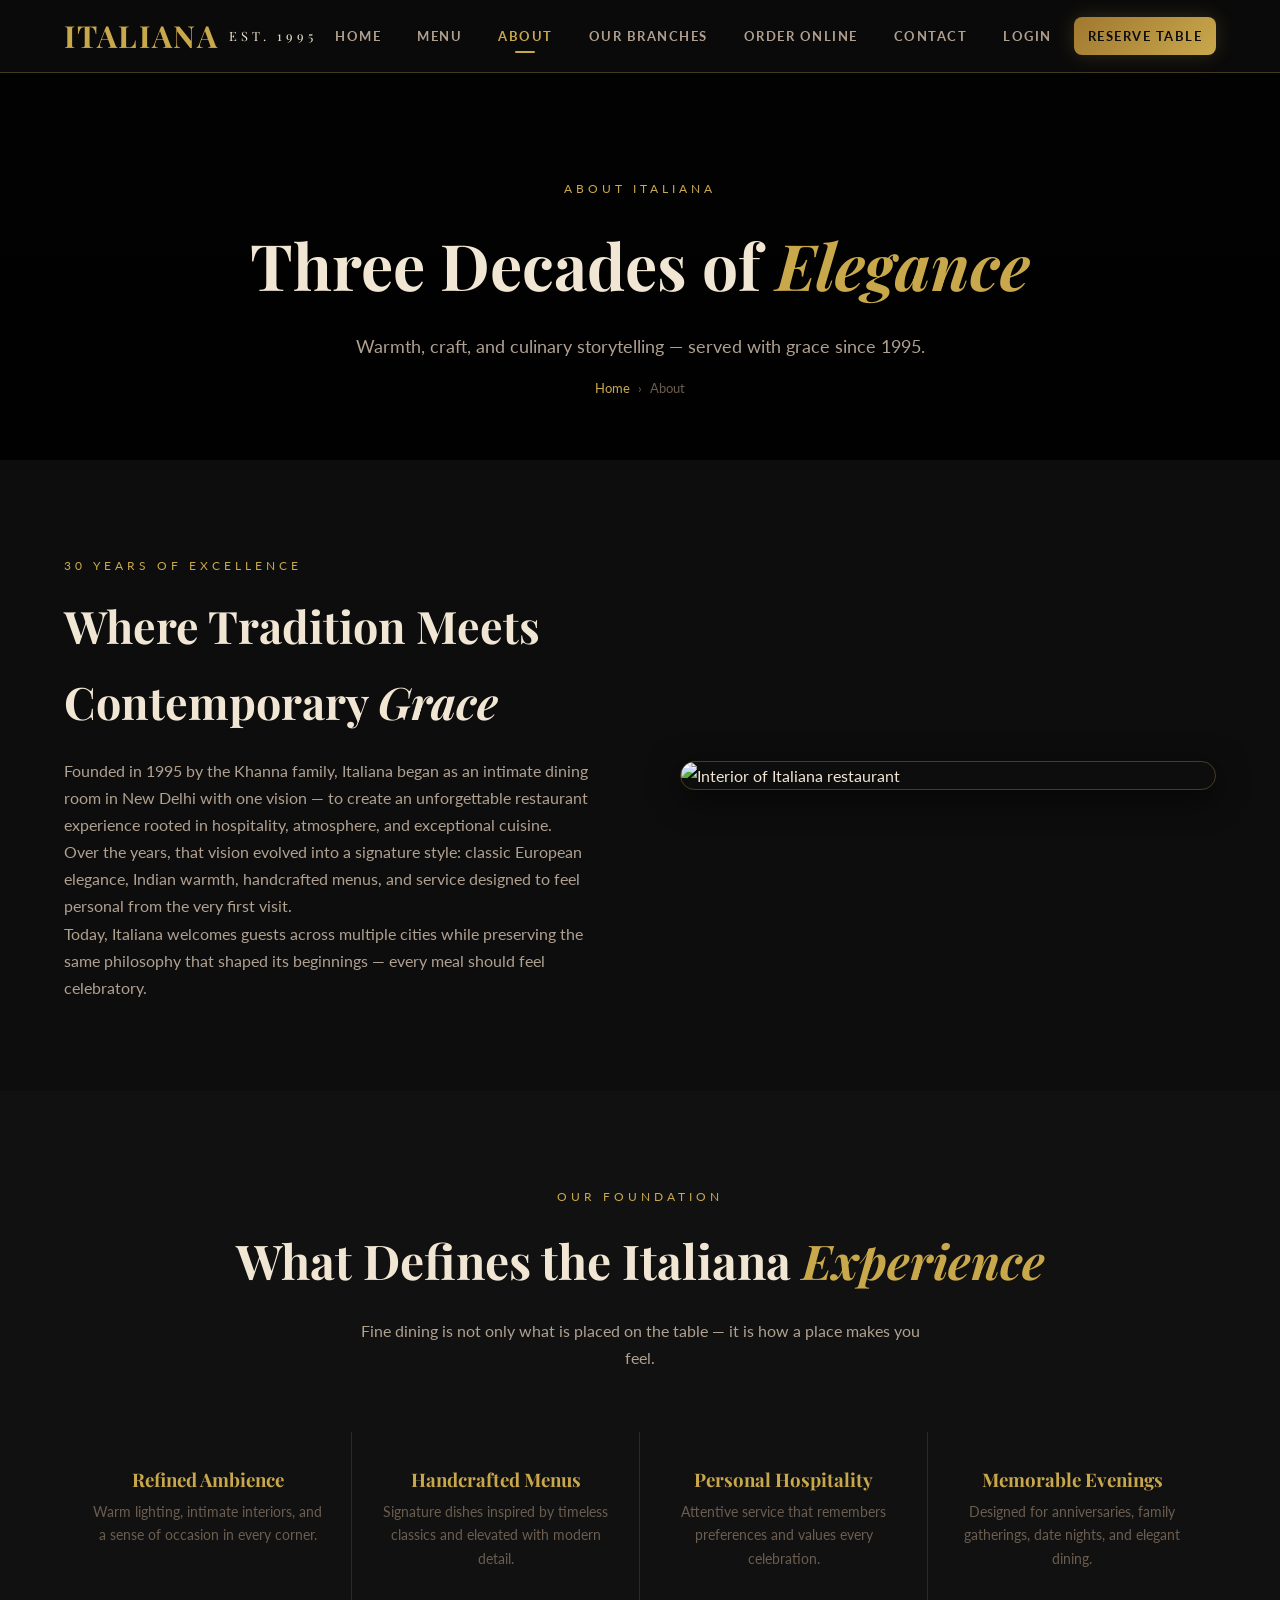
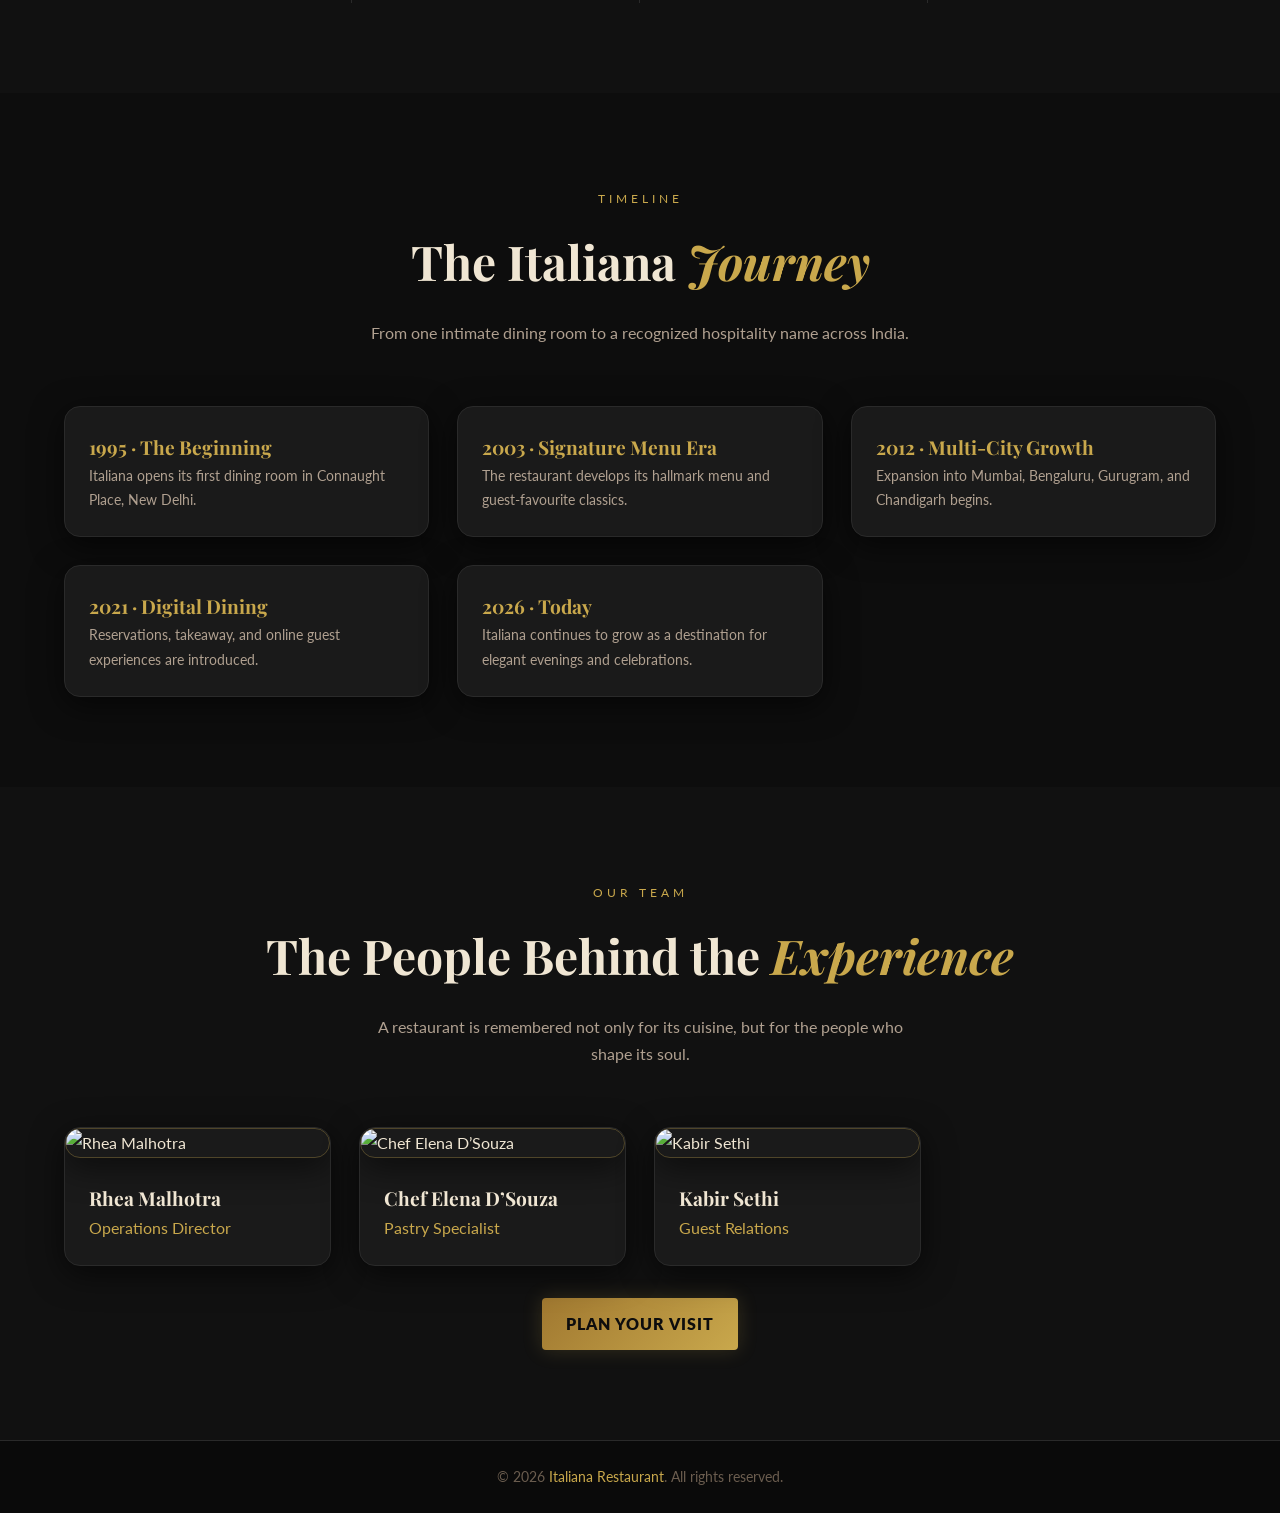
==== about.html @ e966e7fa "Add files via upload" ====
<!DOCTYPE html>
<html lang="en">
<head>
  <meta charset="UTF-8" />
  <meta name="viewport" content="width=device-width, initial-scale=1.0" />
  <title>About | Italiana</title>
  <link rel="stylesheet" href="style.css" />
</head>
<body>
  <div id="loader">
    <div class="loader-logo">ITALIANA</div>
    <div class="loader-bar"></div>
  </div>

  <header>
    <nav class="navbar container">
      <a href="index.html" class="logo">
        ITALIANA
        <span>Est. 1995</span>
      </a>

      <div class="nav-links" id="navLinks">
        <a href="index.html">Home</a>
        <a href="menu.html">Menu</a>
        <a href="about.html" class="active">About</a>
        <a href="branches.html">Our Branches</a>
        <a href="takeaway.html">Order Online</a>
        <a href="contact.html">Contact</a>
        <a href="login.html">Login</a>
        <a href="reservation.html" class="btn-reserve">Reserve Table</a>
      </div>

      <button class="hamburger" id="hamburger" aria-label="Open menu">
        <span></span>
        <span></span>
        <span></span>
      </button>
    </nav>
  </header>

  <main>
    <div class="page-header">
      <div class="page-header-bg"></div>
      <div class="page-header-overlay"></div>
      <div class="page-header-content container">
        <div class="section-tag">About Italiana</div>
        <h1>Three Decades of <em>Elegance</em></h1>
        <p>Warmth, craft, and culinary storytelling — served with grace since 1995.</p>

        <div class="breadcrumb">
          <a href="index.html">Home</a>
          <span>›</span>
          <span>About</span>
        </div>
      </div>
    </div>

    <section class="section">
      <div class="container">
        <div class="about-grid">
          <div class="about-text" data-animate>
            <div class="section-tag">30 Years of Excellence</div>
            <h2>Where Tradition Meets Contemporary <em>Grace</em></h2>
            <p>
              Founded in 1995 by the Khanna family, Italiana began as an intimate dining room
              in New Delhi with one vision — to create an unforgettable restaurant experience
              rooted in hospitality, atmosphere, and exceptional cuisine.
            </p>
            <p>
              Over the years, that vision evolved into a signature style: classic European elegance,
              Indian warmth, handcrafted menus, and service designed to feel personal from the very first visit.
            </p>
            <p>
              Today, Italiana welcomes guests across multiple cities while preserving the same philosophy
              that shaped its beginnings — every meal should feel celebratory.
            </p>
          </div>

          <div class="about-img-wrap" data-animate>
            <img src="https://images.unsplash.com/photo-1559339352-11d035aa65de?auto=format&fit=crop&w=1200&q=80" alt="Interior of Italiana restaurant" />
          </div>
        </div>
      </div>
    </section>

    <section class="section section-dark">
      <div class="container">
        <div class="section-header">
          <div class="section-tag">Our Foundation</div>
          <h2>What Defines the Italiana <em>Experience</em></h2>
          <p>Fine dining is not only what is placed on the table — it is how a place makes you feel.</p>
        </div>

        <div class="features-grid">
          <div class="feature-item" data-animate">
            <h3>Refined Ambience</h3>
            <p>Warm lighting, intimate interiors, and a sense of occasion in every corner.</p>
          </div>
          <div class="feature-item" data-animate">
            <h3>Handcrafted Menus</h3>
            <p>Signature dishes inspired by timeless classics and elevated with modern detail.</p>
          </div>
          <div class="feature-item" data-animate">
            <h3>Personal Hospitality</h3>
            <p>Attentive service that remembers preferences and values every celebration.</p>
          </div>
          <div class="feature-item" data-animate">
            <h3>Memorable Evenings</h3>
            <p>Designed for anniversaries, family gatherings, date nights, and elegant dining.</p>
          </div>
        </div>
      </div>
    </section>

    <section class="section">
      <div class="container">
        <div class="section-header">
          <div class="section-tag">Timeline</div>
          <h2>The Italiana <em>Journey</em></h2>
          <p>From one intimate dining room to a recognized hospitality name across India.</p>
        </div>

        <div class="branches-grid">
          <div class="branch-card" data-animate>
            <div class="branch-body">
              <h3>1995 · The Beginning</h3>
              <p class="branch-address">Italiana opens its first dining room in Connaught Place, New Delhi.</p>
            </div>
          </div>
          <div class="branch-card" data-animate>
            <div class="branch-body">
              <h3>2003 · Signature Menu Era</h3>
              <p class="branch-address">The restaurant develops its hallmark menu and guest-favourite classics.</p>
            </div>
          </div>
          <div class="branch-card" data-animate>
            <div class="branch-body">
              <h3>2012 · Multi-City Growth</h3>
              <p class="branch-address">Expansion into Mumbai, Bengaluru, Gurugram, and Chandigarh begins.</p>
            </div>
          </div>
          <div class="branch-card" data-animate>
            <div class="branch-body">
              <h3>2021 · Digital Dining</h3>
              <p class="branch-address">Reservations, takeaway, and online guest experiences are introduced.</p>
            </div>
          </div>
          <div class="branch-card" data-animate>
            <div class="branch-body">
              <h3>2026 · Today</h3>
              <p class="branch-address">Italiana continues to grow as a destination for elegant evenings and celebrations.</p>
            </div>
          </div>
        </div>
      </div>
    </section>

    <section class="section section-dark">
      <div class="container">
        <div class="section-header">
          <div class="section-tag">Our Team</div>
          <h2>The People Behind the <em>Experience</em></h2>
          <p>A restaurant is remembered not only for its cuisine, but for the people who shape its soul.</p>
        </div>

        <div class="team-grid">
          <div class="team-card" data-animate>
            <div class="team-img">
              <img src="https://images.unsplash.com/photo-1494790108377-be9c29b29330?auto=format&fit=crop&w=900&q=80" alt="Rhea Malhotra" />
            </div>
            <div class="team-info">
              <h3>Rhea Malhotra</h3>
              <span>Operations Director</span>
            </div>
          </div>

          <div class="team-card" data-animate>
            <div class="team-img">
              <img src="https://images.unsplash.com/photo-1607631568010-a87245c0daf8?auto=format&fit=crop&w=900&q=80" alt="Chef Elena D’Souza" />
            </div>
            <div class="team-info">
              <h3>Chef Elena D’Souza</h3>
              <span>Pastry Specialist</span>
            </div>
          </div>

          <div class="team-card" data-animate>
            <div class="team-img">
              <img src="https://images.unsplash.com/photo-1500648767791-00dcc994a43e?auto=format&fit=crop&w=900&q=80" alt="Kabir Sethi" />
            </div>
            <div class="team-info">
              <h3>Kabir Sethi</h3>
              <span>Guest Relations</span>
            </div>
          </div>
        </div>

        <div style="text-align:center; margin-top:32px;">
          <a href="reservation.html" class="btn-primary">Plan Your Visit</a>
        </div>
      </div>
    </section>
  </main>

  <footer>
    <div class="container">
      <div class="footer-bottom">
        <p>© 2026 <span>Italiana Restaurant</span>. All rights reserved.</p>
      </div>
    </div>
  </footer>

  <div class="toast" id="toast">
    <span class="toast-icon" id="toastIcon">✓</span>
    <span class="toast-text" id="toastText">Done</span>
  </div>

  <script src="app.js"></script>
</body>
</html>
---- style.css ----
@import url('https://fonts.googleapis.com/css2?family=Playfair+Display:ital,wght@0,400;0,600;0,700;0,900;1,400&family=Lato:wght@300;400;700;900&display=swap');

:root {
  --gold: #c9a84c;
  --gold-light: #e8c97a;
  --gold-dark: #a07830;
  --bg-dark: #0d0d0d;
  --bg-card: #1a1a1a;
  --bg-section: #111111;
  --bg-nav: #0a0a0a;
  --text-primary: #f0e6d3;
  --text-secondary: #b0a090;
  --text-muted: #6b5d4f;
  --accent-red: #8b1a1a;
  --accent-red-light: #c0392b;
  --border: #2a2a2a;
  --border-gold: rgba(201, 168, 76, 0.3);
  --shadow: 0 8px 32px rgba(0, 0, 0, 0.6);
  --shadow-gold: 0 0 20px rgba(201, 168, 76, 0.2);
  --font-serif: 'Playfair Display', serif;
  --font-sans: 'Lato', sans-serif;
  --transition: all 0.35s cubic-bezier(0.4, 0, 0.2, 1);
  --radius: 8px;
  --radius-lg: 16px;
}

*,
*::before,
*::after {
  margin: 0;
  padding: 0;
  box-sizing: border-box;
}

html {
  scroll-behavior: smooth;
  font-size: 16px;
}

body {
  font-family: var(--font-sans);
  background-color: var(--bg-dark);
  color: var(--text-primary);
  line-height: 1.7;
  min-height: 100vh;
  display: flex;
  flex-direction: column;
  overflow-x: hidden;
}

a {
  text-decoration: none;
  color: inherit;
}

ul {
  list-style: none;
}

img {
  max-width: 100%;
  display: block;
}

button,
input,
select,
textarea {
  font-family: var(--font-sans);
}

button {
  cursor: pointer;
}

::-webkit-scrollbar {
  width: 0;
}

.container {
  max-width: 1200px;
  margin: 0 auto;
  padding: 0 24px;
}

.section {
  padding: 90px 0;
}

.section-dark {
  background: var(--bg-section);
}

.hidden {
  display: none !important;
}

/* Loader */
#loader {
  position: fixed;
  inset: 0;
  background: var(--bg-dark);
  display: flex;
  flex-direction: column;
  align-items: center;
  justify-content: center;
  z-index: 9999;
  transition: opacity 0.6s ease, visibility 0.6s ease;
}

#loader.hidden {
  opacity: 0;
  visibility: hidden;
}

.loader-logo {
  font-family: var(--font-serif);
  font-size: 3rem;
  color: var(--gold);
  letter-spacing: 4px;
  animation: pulse 1.5s ease-in-out infinite;
}

.loader-bar {
  width: 200px;
  height: 2px;
  background: var(--border);
  margin-top: 20px;
  border-radius: 2px;
  overflow: hidden;
}

.loader-bar::after {
  content: '';
  display: block;
  height: 100%;
  background: linear-gradient(90deg, var(--gold-dark), var(--gold-light));
  animation: loadBar 1.5s ease-in-out infinite;
}

@keyframes loadBar {
  0% { width: 0%; }
  100% { width: 100%; }
}

@keyframes pulse {
  0%, 100% { opacity: 1; }
  50% { opacity: 0.5; }
}

/* Header */
header {
  background: var(--bg-nav);
  border-bottom: 1px solid var(--border-gold);
  position: sticky;
  top: 0;
  z-index: 1000;
  backdrop-filter: blur(10px);
}

.navbar {
  max-width: 1200px;
  margin: 0 auto;
  padding: 0 24px;
  display: flex;
  align-items: center;
  justify-content: space-between;
  min-height: 72px;
}

.logo {
  font-family: var(--font-serif);
  font-size: 1.9rem;
  font-weight: 700;
  color: var(--gold);
  letter-spacing: 2px;
  display: flex;
  align-items: center;
  gap: 10px;
}

.logo span {
  color: var(--text-primary);
  font-weight: 400;
  font-size: 0.8rem;
  display: block;
  letter-spacing: 4px;
  text-transform: uppercase;
}

.nav-links {
  display: flex;
  align-items: center;
  gap: 8px;
}

.nav-links a {
  font-size: 0.82rem;
  font-weight: 700;
  letter-spacing: 1.5px;
  text-transform: uppercase;
  color: var(--text-secondary);
  padding: 8px 14px;
  border-radius: var(--radius);
  transition: var(--transition);
  position: relative;
}

.nav-links a:hover,
.nav-links a.active {
  color: var(--gold);
}

.nav-links a.active::after {
  content: '';
  position: absolute;
  bottom: 2px;
  left: 50%;
  transform: translateX(-50%);
  width: 20px;
  height: 2px;
  background: var(--gold);
  border-radius: 2px;
}

.btn-reserve,
.btn-primary {
  background: linear-gradient(135deg, var(--gold-dark), var(--gold));
  color: var(--bg-dark) !important;
  padding: 12px 24px;
  border-radius: 4px;
  font-weight: 800;
  letter-spacing: 1px;
  text-transform: uppercase;
  border: none;
  transition: var(--transition);
  box-shadow: var(--shadow-gold);
  display: inline-block;
}

.btn-reserve:hover,
.btn-primary:hover {
  transform: translateY(-2px);
  box-shadow: 0 0 30px rgba(201, 168, 76, 0.35);
}

.btn-outline {
  background: transparent;
  color: var(--text-primary);
  padding: 12px 24px;
  border-radius: 4px;
  border: 1px solid rgba(240, 230, 211, 0.3);
  font-weight: 700;
  letter-spacing: 1px;
  text-transform: uppercase;
  transition: var(--transition);
  display: inline-block;
}

.btn-outline:hover {
  border-color: var(--gold);
  color: var(--gold);
  transform: translateY(-2px);
}

.hamburger {
  display: none;
  flex-direction: column;
  gap: 5px;
  background: transparent;
  border: none;
}

.hamburger span {
  width: 24px;
  height: 2px;
  background: var(--gold);
  border-radius: 2px;
  transition: var(--transition);
}

.hamburger.open span:nth-child(1) {
  transform: rotate(45deg) translate(5px, 5px);
}

.hamburger.open span:nth-child(2) {
  opacity: 0;
}

.hamburger.open span:nth-child(3) {
  transform: rotate(-45deg) translate(5px, -5px);
}

/* Hero */
.hero {
  position: relative;
  min-height: 100vh;
  display: grid;
  place-items: center;
  text-align: center;
  overflow: hidden;
}

.hero-bg {
  position: absolute;
  inset: 0;
  background: url('https://images.unsplash.com/photo-1414235077428-338989a2e8c0?auto=format&fit=crop&w=1600&q=80') center/cover no-repeat;
  transform: scale(1.08);
}

.hero-overlay {
  position: absolute;
  inset: 0;
  background: linear-gradient(135deg, rgba(0,0,0,0.82), rgba(10,5,0,0.75), rgba(0,0,0,0.85));
}

.hero-content {
  position: relative;
  z-index: 2;
  max-width: 800px;
  padding: 0 24px;
}

.hero-badge {
  display: inline-block;
  border: 1px solid var(--gold);
  color: var(--gold);
  font-size: 0.75rem;
  letter-spacing: 4px;
  text-transform: uppercase;
  padding: 6px 20px;
  margin-bottom: 24px;
}

.hero h1 {
  font-family: var(--font-serif);
  font-size: clamp(3rem, 8vw, 6rem);
  line-height: 1.1;
  margin-bottom: 20px;
}

.hero h1 em,
.section-header h2 em,
.page-header h1 em,
.order-section-title em {
  color: var(--gold);
  font-style: italic;
}

.hero p {
  font-size: 1.1rem;
  color: var(--text-secondary);
  max-width: 540px;
  margin: 0 auto 36px;
}

.hero-btns {
  display: flex;
  justify-content: center;
  gap: 16px;
  flex-wrap: wrap;
}

/* Page header */
.page-header {
  position: relative;
  padding: 100px 0 60px;
  text-align: center;
  overflow: hidden;
}

.page-header-bg {
  position: absolute;
  inset: 0;
  background: url('https://images.unsplash.com/photo-1555396273-367ea4eb4db5?auto=format&fit=crop&w=1400&q=80') center/cover;
}

.page-header-overlay {
  position: absolute;
  inset: 0;
  background: linear-gradient(to bottom, rgba(0,0,0,0.85), rgba(0,0,0,0.92));
}

.page-header-content {
  position: relative;
  z-index: 2;
}

.section-tag {
  display: inline-block;
  color: var(--gold);
  font-size: 0.75rem;
  letter-spacing: 4px;
  text-transform: uppercase;
  margin-bottom: 12px;
}

.page-header h1 {
  font-family: var(--font-serif);
  font-size: clamp(2.5rem, 5vw, 4rem);
  margin-bottom: 12px;
}

.page-header p {
  color: var(--text-secondary);
  font-size: 1.1rem;
}

.breadcrumb {
  display: flex;
  justify-content: center;
  gap: 8px;
  margin-top: 16px;
  font-size: 0.8rem;
  color: var(--text-muted);
  flex-wrap: wrap;
}

.breadcrumb a {
  color: var(--gold);
}

/* Section header */
.section-header {
  text-align: center;
  margin-bottom: 60px;
}

.section-header h2 {
  font-family: var(--font-serif);
  font-size: clamp(2rem, 4vw, 3rem);
  margin-bottom: 16px;
}

.section-header p {
  color: var(--text-secondary);
  max-width: 560px;
  margin: 0 auto;
}

/* Common cards/grids */
.about-grid,
.order-layout,
.payment-grid,
.auth-grid,
.reservation-container {
  display: grid;
  gap: 34px;
  align-items: start;
}

.about-grid {
  grid-template-columns: 1fr 1fr;
  gap: 80px;
  align-items: center;
}

.features-grid {
  display: grid;
  grid-template-columns: repeat(4, 1fr);
}

.feature-item {
  padding: 32px 24px;
  text-align: center;
  border-right: 1px solid var(--border);
  transition: var(--transition);
}

.feature-item:last-child {
  border-right: none;
}

.feature-item:hover {
  background: rgba(201, 168, 76, 0.05);
}

.feature-item h3 {
  font-family: var(--font-serif);
  color: var(--gold);
  margin-bottom: 6px;
}

.feature-item p {
  font-size: 0.85rem;
  color: var(--text-muted);
}

.about-img-wrap img,
.branch-img img,
.team-img img {
  width: 100%;
  border-radius: var(--radius-lg);
  object-fit: cover;
  border: 1px solid var(--border-gold);
  box-shadow: var(--shadow);
}

.about-text h2,
.form-title,
.auth-card h2,
.res-info h2 {
  font-family: var(--font-serif);
  font-size: clamp(2rem, 4vw, 2.8rem);
  margin-bottom: 16px;
}

.about-text p,
.res-info p,
.auth-card p {
  color: var(--text-secondary);
}

/* Menu */
.menu-filter {
  display: flex;
  justify-content: center;
  flex-wrap: wrap;
  gap: 12px;
  margin-bottom: 40px;
}

.filter-btn {
  background: transparent;
  border: 1px solid var(--border);
  color: var(--text-secondary);
  padding: 8px 24px;
  border-radius: 30px;
  font-size: 0.85rem;
  font-weight: 700;
  letter-spacing: 1px;
  text-transform: uppercase;
  transition: var(--transition);
}

.filter-btn:hover,
.filter-btn.active {
  background: var(--gold);
  border-color: var(--gold);
  color: var(--bg-dark);
}

.menu-grid,
.mini-menu-grid,
.branches-grid,
.team-grid {
  display: grid;
  gap: 28px;
}

.menu-grid,
.mini-menu-grid {
  grid-template-columns: repeat(auto-fill, minmax(280px, 1fr));
}

.branches-grid {
  grid-template-columns: repeat(auto-fill, minmax(340px, 1fr));
}

.team-grid {
  grid-template-columns: repeat(auto-fill, minmax(220px, 1fr));
}

.menu-card,
.branch-card,
.team-card,
.form-card,
.auth-card,
.payment-card,
.address-card {
  background: var(--bg-card);
  border: 1px solid var(--border);
  border-radius: var(--radius-lg);
  overflow: hidden;
  transition: var(--transition);
  box-shadow: var(--shadow);
}

.menu-card:hover,
.branch-card:hover,
.team-card:hover {
  transform: translateY(-6px);
  border-color: var(--border-gold);
  box-shadow: var(--shadow-gold), var(--shadow);
}

.badge {
  position: absolute;
  top: 14px;
  left: 14px;
  z-index: 3;
  background: var(--gold);
  color: var(--bg-dark);
  font-size: 0.7rem;
  font-weight: 700;
  letter-spacing: 1px;
  text-transform: uppercase;
  padding: 4px 12px;
  border-radius: 30px;
}

.badge.veg {
  background: #2ecc71;
}

.badge.spicy {
  background: var(--accent-red-light);
  color: white;
}

.card-img {
  height: 220px;
  overflow: hidden;
  position: relative;
}

.card-img img,
.branch-img img,
.team-img img {
  width: 100%;
  height: 100%;
  object-fit: cover;
}

.card-body,
.branch-body,
.team-info {
  padding: 24px;
}

.card-top {
  display: flex;
  justify-content: space-between;
  gap: 16px;
  margin-bottom: 12px;
  align-items: flex-start;
}

.card-top h3,
.branch-body h3,
.team-info h3 {
  font-family: var(--font-serif);
  color: var(--text-primary);
  font-size: 1.2rem;
}

.price,
.branch-body h3,
.team-info span {
  color: var(--gold);
}

.card-body p,
.branch-address,
.branch-hours {
  color: var(--text-secondary);
  font-size: 0.9rem;
}

.card-actions,
.branch-actions {
  display: flex;
  gap: 10px;
  margin-top: 18px;
}

.btn-add,
.btn-wishlist,
.btn-sm {
  flex: 1;
  padding: 10px 14px;
  border-radius: var(--radius);
  border: 1px solid var(--border);
  background: transparent;
  color: var(--text-secondary);
  font-size: 0.82rem;
  font-weight: 700;
  transition: var(--transition);
}

.btn-add:hover,
.btn-wishlist:hover,
.btn-sm:hover {
  border-color: var(--gold);
  color: var(--gold);
}

/* Cart */
.cart-btn {
  position: fixed;
  right: 22px;
  bottom: 22px;
  width: 58px;
  height: 58px;
  border-radius: 50%;
  border: none;
  background: linear-gradient(135deg, var(--gold-dark), var(--gold));
  color: var(--bg-dark);
  font-size: 1.3rem;
  z-index: 1005;
  box-shadow: var(--shadow-gold);
}

.cart-count {
  position: absolute;
  top: -4px;
  right: -4px;
  background: var(--accent-red-light);
  color: white;
  width: 20px;
  height: 20px;
  border-radius: 50%;
  font-size: 0.7rem;
  font-weight: 700;
  display: none;
  align-items: center;
  justify-content: center;
}

.cart-sidebar {
  position: fixed;
  top: 0;
  right: -420px;
  width: 400px;
  max-width: 95vw;
  height: 100vh;
  background: var(--bg-card);
  border-left: 1px solid var(--border-gold);
  z-index: 1100;
  transition: right 0.4s ease;
  display: flex;
  flex-direction: column;
  box-shadow: -10px 0 40px rgba(0,0,0,0.5);
}

.cart-sidebar.open {
  right: 0;
}

.cart-header {
  padding: 24px;
  border-bottom: 1px solid var(--border);
  display: flex;
  justify-content: space-between;
  align-items: center;
}

.cart-header h3 {
  font-family: var(--font-serif);
  color: var(--gold);
}

.cart-close {
  background: none;
  border: none;
  color: var(--text-secondary);
  font-size: 1.5rem;
}

.cart-items {
  flex: 1;
  overflow-y: auto;
  padding: 16px;
}

.cart-item {
  display: flex;
  gap: 12px;
  padding: 14px;
  background: var(--bg-section);
  border: 1px solid var(--border);
  border-radius: var(--radius);
  margin-bottom: 10px;
}

.cart-item img {
  width: 64px;
  height: 64px;
  object-fit: cover;
  border-radius: 6px;
}

.cart-item-info {
  flex: 1;
}

.cart-item-info h4 {
  font-size: 0.9rem;
  margin-bottom: 4px;
}

.cart-item-info span {
  color: var(--gold);
  font-weight: 700;
}

.qty-control {
  display: flex;
  align-items: center;
  gap: 8px;
  margin-top: 8px;
}

.qty-btn {
  width: 24px;
  height: 24px;
  border-radius: 50%;
  border: none;
  background: var(--border);
  color: var(--text-primary);
  display: flex;
  align-items: center;
  justify-content: center;
}

.qty-btn:hover {
  background: var(--gold);
  color: var(--bg-dark);
}

.qty-num {
  min-width: 20px;
  text-align: center;
}

.cart-footer {
  padding: 20px;
  border-top: 1px solid var(--border);
}

.cart-total {
  display: flex;
  justify-content: space-between;
  margin-bottom: 16px;
  font-size: 1.1rem;
  font-weight: 700;
}

.cart-total span:last-child {
  color: var(--gold);
}

.cart-empty {
  text-align: center;
  padding: 60px 20px;
  color: var(--text-muted);
}

/* Forms */
.form-card {
  border: 1px solid var(--border-gold);
  padding: 34px;
}

.form-title {
  font-size: 2rem;
  color: var(--text-primary);
  margin-bottom: 22px;
}

.form-row {
  display: grid;
  grid-template-columns: 1fr 1fr;
  gap: 18px;
}

.form-group {
  margin-bottom: 18px;
}

.form-group label {
  display: block;
  margin-bottom: 8px;
  color: var(--text-secondary);
  font-size: 0.84rem;
  font-weight: 700;
  letter-spacing: 1px;
  text-transform: uppercase;
}

.form-group input,
.form-group select,
.form-group textarea {
  width: 100%;
  background: #121212;
  color: var(--text-primary);
  border: 1px solid var(--border);
  border-radius: var(--radius);
  padding: 14px 16px;
  font-size: 0.95rem;
  outline: none;
  transition: var(--transition);
}

.form-group textarea {
  min-height: 130px;
  resize: vertical;
}

.form-group input:focus,
.form-group select:focus,
.form-group textarea:focus {
  border-color: var(--gold);
  box-shadow: 0 0 0 3px rgba(201, 168, 76, 0.08);
}

.form-group input::placeholder,
.form-group textarea::placeholder {
  color: var(--text-muted);
}

.btn-submit {
  width: 100%;
  border: none;
  border-radius: 4px;
  padding: 14px 22px;
  background: linear-gradient(135deg, var(--gold-dark), var(--gold));
  color: var(--bg-dark);
  font-size: 0.9rem;
  font-weight: 800;
  letter-spacing: 1.3px;
  text-transform: uppercase;
  transition: var(--transition);
  box-shadow: var(--shadow-gold);
}

.btn-submit:hover {
  transform: translateY(-2px);
}

/* Reservation */
.reservation-container {
  grid-template-columns: 0.95fr 1.05fr;
}

.res-info h2 em {
  color: var(--gold);
}

.res-info p {
  margin-bottom: 28px;
  max-width: 56ch;
}

.res-details {
  display: grid;
  gap: 14px;
}

.res-detail-item {
  display: flex;
  align-items: flex-start;
  gap: 14px;
  background: var(--bg-card);
  border: 1px solid var(--border);
  border-radius: var(--radius);
  padding: 16px 18px;
  transition: var(--transition);
}

.res-detail-item:hover {
  border-color: var(--border-gold);
  transform: translateY(-2px);
}

.res-detail-item span {
  font-size: 1.2rem;
}

.res-detail-item strong {
  display: block;
  margin-bottom: 4px;
}

.res-detail-item small {
  color: var(--text-muted);
  font-size: 0.84rem;
}

/* Takeaway */
.order-layout {
  grid-template-columns: 1.35fr 0.95fr;
}

.order-section-title {
  font-family: var(--font-serif);
  font-size: 1.9rem;
  margin-bottom: 22px;
}

.address-card {
  border: 1px solid var(--border-gold);
  padding: 28px;
  position: sticky;
  top: 100px;
}

.address-card h3 {
  font-family: var(--font-serif);
  margin-bottom: 18px;
  color: var(--gold);
}

.order-sum-item,
.summary-row {
  display: flex;
  justify-content: space-between;
  gap: 18px;
  padding: 10px 0;
  border-bottom: 1px solid var(--border);
  font-size: 0.9rem;
}

.summary-row:last-child,
.order-sum-item:last-child {
  border-bottom: none;
}

.summary-row span:first-child {
  color: var(--text-muted);
}

.summary-row span:last-child {
  color: var(--text-primary);
  text-align: right;
  font-weight: 700;
}

/* Auth */
.auth-section {
  padding: 90px 0;
}

.auth-grid {
  grid-template-columns: 1fr 1fr;
}

.auth-card {
  padding: 36px;
}

.auth-meta {
  margin-top: 16px;
  color: var(--text-muted);
  font-size: 0.84rem;
  line-height: 1.7;
}

/* Payments */
.payment-grid {
  grid-template-columns: 1.05fr 0.95fr;
}

.payment-card {
  border: 1px solid var(--border-gold);
  padding: 30px;
}

.payment-card h3 {
  font-family: var(--font-serif);
  color: var(--gold);
  font-size: 1.45rem;
  margin-bottom: 18px;
}

.payment-methods {
  display: grid;
  gap: 12px;
  margin-bottom: 20px;
}

.payment-option {
  border: 1px solid var(--border);
  border-radius: var(--radius);
  background: #121212;
  padding: 14px 16px;
  display: flex;
  align-items: center;
  gap: 12px;
  transition: var(--transition);
  cursor: pointer;
}

.payment-option:hover,
.payment-option.active {
  border-color: var(--gold);
  background: rgba(201, 168, 76, 0.06);
}

.payment-option input[type="radio"] {
  accent-color: var(--gold);
}

.payment-fields {
  display: none;
  margin-top: 16px;
}

.payment-fields.active {
  display: block;
}

.payment-summary-box {
  background: #121212;
  border: 1px solid var(--border);
  border-radius: var(--radius);
  padding: 18px;
}

.payment-status {
  margin-top: 18px;
  padding: 14px 16px;
  border-radius: var(--radius);
  font-size: 0.9rem;
  display: none;
}

.payment-status.show {
  display: block;
}

.payment-status.success {
  background: rgba(46, 204, 113, 0.08);
  border: 1px solid rgba(46, 204, 113, 0.25);
  color: #8ef0b0;
}

.payment-status.error {
  background: rgba(192, 57, 43, 0.08);
  border: 1px solid rgba(192, 57, 43, 0.25);
  color: #ff9e92;
}

.payment-status.info {
  background: rgba(201, 168, 76, 0.08);
  border: 1px solid rgba(201, 168, 76, 0.25);
  color: var(--gold-light);
}

/* Modal */
.modal-overlay {
  position: fixed;
  inset: 0;
  background: rgba(0, 0, 0, 0.72);
  display: none;
  align-items: center;
  justify-content: center;
  padding: 20px;
  z-index: 1200;
}

.modal-overlay.show {
  display: flex;
}

.modal-box {
  width: 100%;
  max-width: 560px;
  background: var(--bg-card);
  border: 1px solid var(--border-gold);
  border-radius: var(--radius-lg);
  padding: 34px;
  text-align: center;
  box-shadow: var(--shadow);
}

.modal-icon {
  width: 68px;
  height: 68px;
  border-radius: 50%;
  display: grid;
  place-items: center;
  margin: 0 auto 18px;
  font-size: 1.7rem;
  font-weight: 900;
  color: var(--bg-dark);
  background: linear-gradient(135deg, var(--gold-dark), var(--gold-light));
}

.modal-box h2 {
  font-family: var(--font-serif);
  margin-bottom: 10px;
}

.modal-box p {
  color: var(--text-secondary);
  margin-bottom: 18px;
}

.modal-actions {
  display: flex;
  justify-content: center;
  gap: 12px;
  flex-wrap: wrap;
  margin-top: 18px;
}

.reservation-summary {
  text-align: left;
  background: #121212;
  border: 1px solid var(--border);
  border-radius: var(--radius);
  padding: 18px;
  margin: 20px 0 10px;
}

/* Footer */
footer {
  margin-top: auto;
  border-top: 1px solid var(--border);
  background: var(--bg-nav);
}

.footer-bottom {
  padding: 24px 0;
  text-align: center;
  color: var(--text-muted);
  font-size: 0.9rem;
}

.footer-bottom span {
  color: var(--gold);
}

/* Toast */
.toast {
  position: fixed;
  right: 20px;
  bottom: 20px;
  z-index: 1300;
  min-width: 260px;
  max-width: 360px;
  background: #151515;
  border: 1px solid var(--border-gold);
  color: var(--text-primary);
  border-radius: 12px;
  box-shadow: var(--shadow);
  display: flex;
  align-items: center;
  gap: 12px;
  padding: 14px 16px;
  transform: translateY(20px);
  opacity: 0;
  pointer-events: none;
  transition: var(--transition);
}

.toast.show {
  opacity: 1;
  transform: translateY(0);
}

.toast-icon {
  width: 28px;
  height: 28px;
  border-radius: 50%;
  display: grid;
  place-items: center;
  background: rgba(201, 168, 76, 0.14);
  color: var(--gold);
  font-weight: 900;
  flex-shrink: 0;
}

/* Responsive */
@media (max-width: 980px) {
  .about-grid,
  .reservation-container,
  .payment-grid,
  .auth-grid,
  .order-layout,
  .form-row,
  .features-grid {
    grid-template-columns: 1fr;
  }

  .address-card {
    position: static;
  }

  .nav-links {
    position: absolute;
    top: 72px;
    left: 0;
    right: 0;
    background: var(--bg-nav);
    border-top: 1px solid var(--border);
    flex-direction: column;
    align-items: stretch;
    padding: 16px 24px;
    display: none;
  }

  .nav-links.open {
    display: flex;
  }

  .hamburger {
    display: flex;
  }
}

@media (max-width: 640px) {
  .form-card,
  .payment-card,
  .auth-card,
  .modal-box,
  .address-card {
    padding: 22px;
  }

  .summary-row,
  .order-sum-item {
    flex-direction: column;
    align-items: flex-start;
    gap: 6px;
  }

  .summary-row span:last-child {
    text-align: left;
  }

  .toast {
    right: 14px;
    left: 14px;
    bottom: 14px;
    min-width: auto;
    max-width: none;
  }

  .logo {
    font-size: 1.5rem;
  }
}
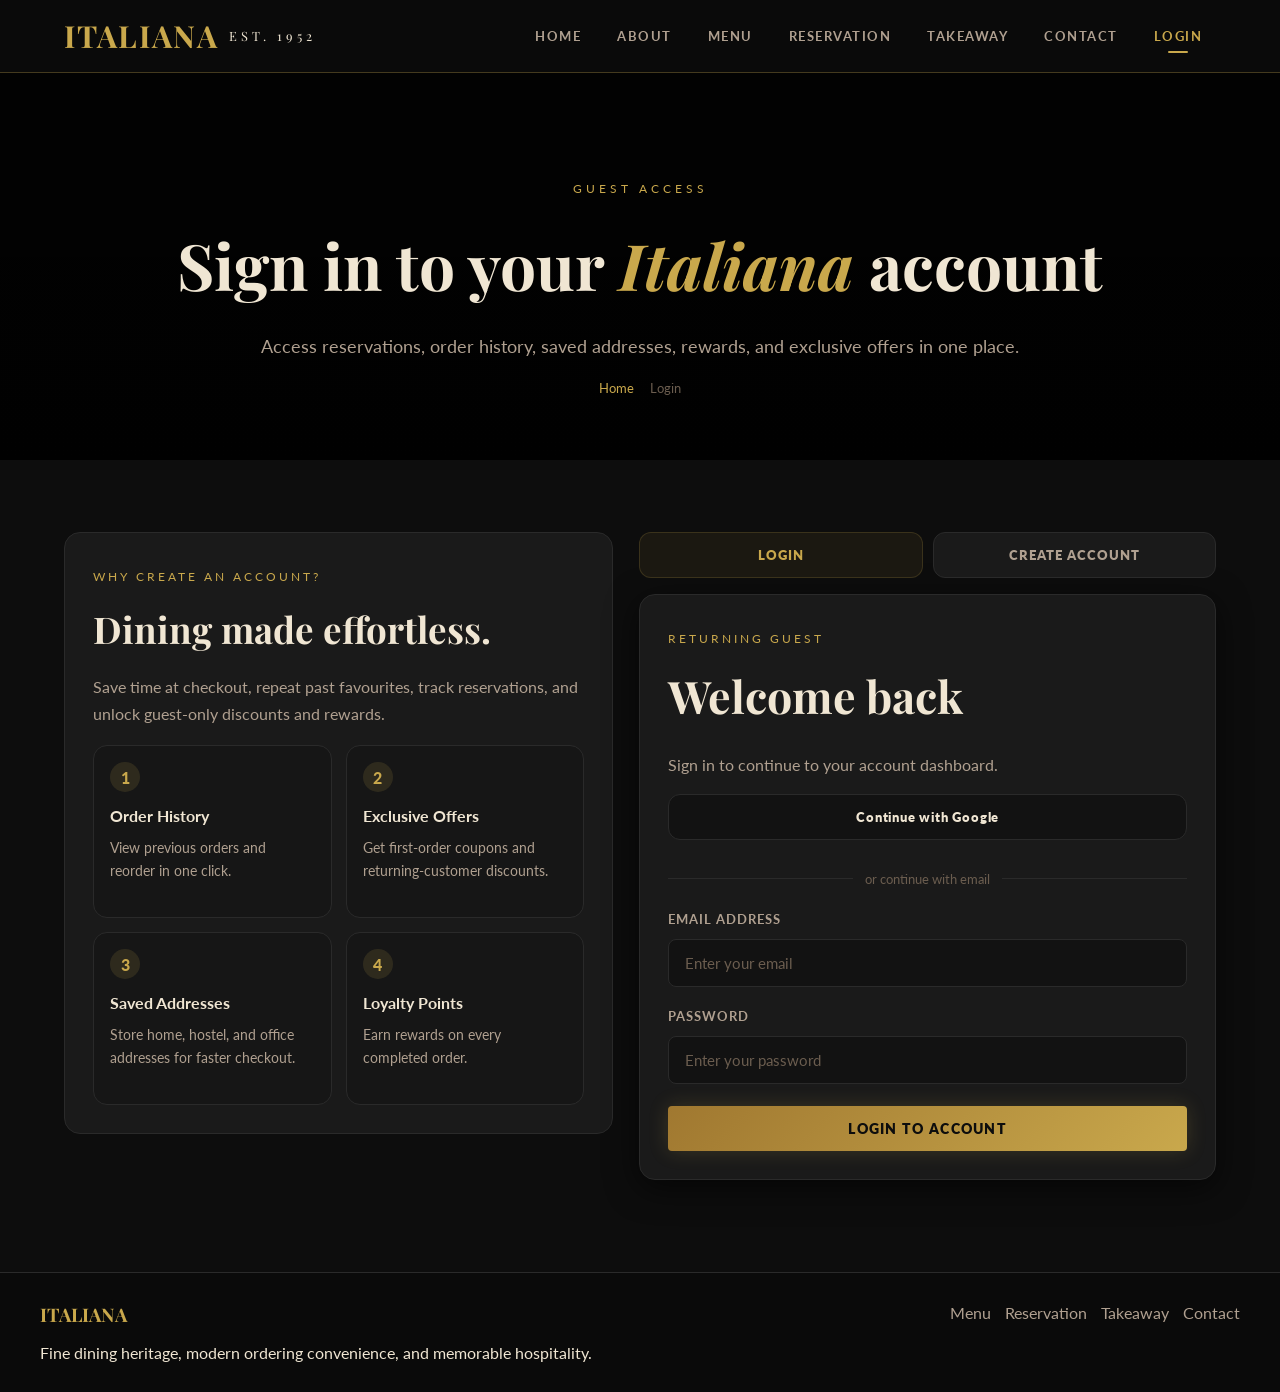
==== commit 9eb6ef9b: "Add files via upload" ====
--- a/about.html
+++ b/about.html
@@ -3,218 +3,213 @@
 <head>
   <meta charset="UTF-8" />
   <meta name="viewport" content="width=device-width, initial-scale=1.0" />
-  <title>About | Italiana</title>
-  <link rel="stylesheet" href="style.css" />
+  <title>My Account | Italiana</title>
+  <link rel="preconnect" href="https://fonts.googleapis.com">
+  <link rel="preconnect" href="https://fonts.gstatic.com" crossorigin>
+  <link href="https://fonts.googleapis.com/css2?family=Playfair+Display:wght@400;600;700;800&family=Lato:wght@300;400;700;900&display=swap" rel="stylesheet">
+  <link rel="stylesheet" href="style.css">
+  <script src="https://accounts.google.com/gsi/client" async defer></script>
+  <script src="app.js"></script>
 </head>
 <body>
-  <div id="loader">
-    <div class="loader-logo">ITALIANA</div>
-    <div class="loader-bar"></div>
-  </div>
+  <div id="loader"><div class="loader-logo">ITALIANA</div><div class="loader-bar"></div></div>
+  <div id="toast" class="toast"><div id="toastIcon" class="toast-icon">✓</div><span id="toastText">Success</span></div>
 
   <header>
-    <nav class="navbar container">
-      <a href="index.html" class="logo">
-        ITALIANA
-        <span>Est. 1995</span>
-      </a>
-
+    <nav class="navbar">
+      <a href="index.html" class="logo">ITALIANA <span>EST. 1952</span></a>
       <div class="nav-links" id="navLinks">
         <a href="index.html">Home</a>
+        <a href="about.html">About</a>
         <a href="menu.html">Menu</a>
-        <a href="about.html" class="active">About</a>
-        <a href="branches.html">Our Branches</a>
-        <a href="takeaway.html">Order Online</a>
+        <a href="reservation.html">Reservation</a>
+        <a href="takeaway.html">Takeaway</a>
         <a href="contact.html">Contact</a>
         <a href="login.html">Login</a>
-        <a href="reservation.html" class="btn-reserve">Reserve Table</a>
-      </div>
-
-      <button class="hamburger" id="hamburger" aria-label="Open menu">
-        <span></span>
-        <span></span>
-        <span></span>
+      </div>
+      <button class="hamburger" id="hamburger" aria-label="Toggle navigation">
+        <span></span><span></span><span></span><span></span>
       </button>
     </nav>
   </header>
 
-  <main>
-    <div class="page-header">
-      <div class="page-header-bg"></div>
-      <div class="page-header-overlay"></div>
-      <div class="page-header-content container">
-        <div class="section-tag">About Italiana</div>
-        <h1>Three Decades of <em>Elegance</em></h1>
-        <p>Warmth, craft, and culinary storytelling — served with grace since 1995.</p>
-
-        <div class="breadcrumb">
-          <a href="index.html">Home</a>
-          <span>›</span>
-          <span>About</span>
+  <section class="page-header account-hero-header">
+    <div class="page-header-bg"></div>
+    <div class="page-header-overlay"></div>
+    <div class="container page-header-content">
+      <div class="section-tag">My Account</div>
+      <h1>Your <em>Italiana</em> guest profile</h1>
+      <p>Manage your profile, delivery orders, order history, reservations, saved addresses, and loyalty rewards.</p>
+      <div class="breadcrumb">
+        <a href="index.html">Home</a><span></span><span>My Account</span>
+      </div>
+    </div>
+  </section>
+
+  <main class="account-page-main" id="accountPage">
+    <div class="container">
+      <section class="account-overview-shell" data-animate>
+        <div class="account-profile-card">
+          <div class="account-avatar" id="accountAvatarText">U</div>
+          <div class="account-user-copy">
+            <h2 id="accountUserName">Guest User</h2>
+            <p id="accountUserEmail">guest@example.com</p>
+          </div>
+          <div class="account-loyalty-pill">
+            <span>Loyalty Points</span>
+            <strong id="loyaltyPointsText">0</strong>
+          </div>
+          <button type="button" class="btn-outline account-logout-btn" id="logoutBtn">Logout</button>
         </div>
-      </div>
+
+        <div class="account-stat-grid">
+          <div class="account-stat-card"><span>Total Orders</span><strong id="overviewOrdersCount">0</strong></div>
+          <div class="account-stat-card"><span>Reservations</span><strong id="overviewReservationsCount">0</strong></div>
+          <div class="account-stat-card"><span>Total Spent</span><strong id="overviewSpentTotal">₹0</strong></div>
+          <div class="account-stat-card"><span>Current Delivery</span><strong id="currentDeliveryStatus">No active delivery</strong></div>
+        </div>
+      </section>
+
+      <section class="account-dashboard-layout">
+        <aside class="account-sidebar" data-animate>
+          <button class="account-nav-btn active" data-tab="overviewTab" type="button">Overview</button>
+          <button class="account-nav-btn" data-tab="trackingTab" type="button">Order Tracking</button>
+          <button class="account-nav-btn" data-tab="ordersTab" type="button">Order History</button>
+          <button class="account-nav-btn" data-tab="reservationsTab" type="button">Reservations</button>
+          <button class="account-nav-btn" data-tab="addressesTab" type="button">Saved Addresses</button>
+          <button class="account-nav-btn" data-tab="profileTab" type="button">Profile Settings</button>
+        </aside>
+
+        <section class="account-content-area" data-animate>
+          <div class="account-tab active" id="overviewTab">
+            <div class="account-section-head">
+              <div>
+                <span class="account-mini-label">Overview</span>
+                <h2>Rewards and offers</h2>
+              </div>
+              <a href="takeaway.html" class="btn-primary">Order Now</a>
+            </div>
+
+            <div class="loyalty-banner-card">
+              <span class="loyalty-banner-tag">Rewards Wallet</span>
+              <h3>Keep dining, keep earning.</h3>
+              <p>Earn points with every order and unlock smarter discounts during checkout.</p>
+              <div class="loyalty-banner-points">
+                <small>Available Points</small>
+                <strong id="loyaltyPointsTextDuplicate">0</strong>
+              </div>
+            </div>
+
+            <div class="account-section-head compact-head">
+              <div>
+                <span class="account-mini-label">Offers</span>
+                <h3>Available guest offers</h3>
+              </div>
+            </div>
+            <div class="account-offers-grid" id="accountOffersGrid"></div>
+          </div>
+
+          <div class="account-tab" id="trackingTab">
+            <div class="account-section-head">
+              <div>
+                <span class="account-mini-label">Tracking</span>
+                <h2>Live delivery status</h2>
+              </div>
+              <a href="takeaway.html" class="btn-primary">Place New Order</a>
+            </div>
+            <div id="deliveryTrackingContainer"></div>
+          </div>
+
+          <div class="account-tab" id="ordersTab">
+            <div class="account-section-head">
+              <div>
+                <span class="account-mini-label">Orders</span>
+                <h2>Your order history</h2>
+              </div>
+              <a href="takeaway.html" class="btn-primary">Start New Order</a>
+            </div>
+            <div id="ordersHistoryContainer"></div>
+          </div>
+
+          <div class="account-tab" id="reservationsTab">
+            <div class="account-section-head">
+              <div>
+                <span class="account-mini-label">Reservations</span>
+                <h2>Your booking history</h2>
+              </div>
+              <a href="reservation.html" class="btn-primary">Reserve a Table</a>
+            </div>
+            <div id="reservationsHistoryContainer"></div>
+          </div>
+
+          <div class="account-tab" id="addressesTab">
+            <div class="account-section-head">
+              <div>
+                <span class="account-mini-label">Addresses</span>
+                <h2>Saved delivery addresses</h2>
+              </div>
+              <button type="button" class="btn-primary" id="toggleAddressFormBtn">Add Address</button>
+            </div>
+
+            <div class="inline-address-form-wrap" id="addAddressWrap">
+              <form id="addAddressForm" class="auth-form mini-address-form">
+                <div class="form-group">
+                  <label for="addressLabel">Address Label</label>
+                  <input type="text" id="addressLabel" placeholder="Home, Hostel, Office">
+                </div>
+                <div class="form-group">
+                  <label for="addressText">Full Address</label>
+                  <textarea id="addressText" rows="4" placeholder="Enter your complete address"></textarea>
+                </div>
+                <button type="button" class="btn-submit" id="saveAddressBtn">Save Address</button>
+              </form>
+            </div>
+
+            <div id="savedAddressesContainer"></div>
+          </div>
+
+          <div class="account-tab" id="profileTab">
+            <div class="account-section-head">
+              <div>
+                <span class="account-mini-label">Profile</span>
+                <h2>Update your information</h2>
+              </div>
+            </div>
+
+            <form id="profileForm" class="auth-form profile-form-card">
+              <div class="form-group">
+                <label for="profileName">Full Name</label>
+                <input type="text" id="profileName" placeholder="Enter your full name" required>
+              </div>
+              <div class="form-group">
+                <label for="profilePhone">Phone Number</label>
+                <input type="tel" id="profilePhone" placeholder="Enter your phone number" required>
+              </div>
+              <div class="form-group">
+                <label for="profileEmail">Email Address</label>
+                <input type="email" id="profileEmail" placeholder="Enter your email" required>
+              </div>
+              <button type="submit" class="btn-submit" id="profileUpdateBtn">Save Changes</button>
+            </form>
+          </div>
+        </section>
+      </section>
     </div>
-
-    <section class="section">
-      <div class="container">
-        <div class="about-grid">
-          <div class="about-text" data-animate>
-            <div class="section-tag">30 Years of Excellence</div>
-            <h2>Where Tradition Meets Contemporary <em>Grace</em></h2>
-            <p>
-              Founded in 1995 by the Khanna family, Italiana began as an intimate dining room
-              in New Delhi with one vision — to create an unforgettable restaurant experience
-              rooted in hospitality, atmosphere, and exceptional cuisine.
-            </p>
-            <p>
-              Over the years, that vision evolved into a signature style: classic European elegance,
-              Indian warmth, handcrafted menus, and service designed to feel personal from the very first visit.
-            </p>
-            <p>
-              Today, Italiana welcomes guests across multiple cities while preserving the same philosophy
-              that shaped its beginnings — every meal should feel celebratory.
-            </p>
-          </div>
-
-          <div class="about-img-wrap" data-animate>
-            <img src="https://images.unsplash.com/photo-1559339352-11d035aa65de?auto=format&fit=crop&w=1200&q=80" alt="Interior of Italiana restaurant" />
-          </div>
-        </div>
-      </div>
-    </section>
-
-    <section class="section section-dark">
-      <div class="container">
-        <div class="section-header">
-          <div class="section-tag">Our Foundation</div>
-          <h2>What Defines the Italiana <em>Experience</em></h2>
-          <p>Fine dining is not only what is placed on the table — it is how a place makes you feel.</p>
-        </div>
-
-        <div class="features-grid">
-          <div class="feature-item" data-animate">
-            <h3>Refined Ambience</h3>
-            <p>Warm lighting, intimate interiors, and a sense of occasion in every corner.</p>
-          </div>
-          <div class="feature-item" data-animate">
-            <h3>Handcrafted Menus</h3>
-            <p>Signature dishes inspired by timeless classics and elevated with modern detail.</p>
-          </div>
-          <div class="feature-item" data-animate">
-            <h3>Personal Hospitality</h3>
-            <p>Attentive service that remembers preferences and values every celebration.</p>
-          </div>
-          <div class="feature-item" data-animate">
-            <h3>Memorable Evenings</h3>
-            <p>Designed for anniversaries, family gatherings, date nights, and elegant dining.</p>
-          </div>
-        </div>
-      </div>
-    </section>
-
-    <section class="section">
-      <div class="container">
-        <div class="section-header">
-          <div class="section-tag">Timeline</div>
-          <h2>The Italiana <em>Journey</em></h2>
-          <p>From one intimate dining room to a recognized hospitality name across India.</p>
-        </div>
-
-        <div class="branches-grid">
-          <div class="branch-card" data-animate>
-            <div class="branch-body">
-              <h3>1995 · The Beginning</h3>
-              <p class="branch-address">Italiana opens its first dining room in Connaught Place, New Delhi.</p>
-            </div>
-          </div>
-          <div class="branch-card" data-animate>
-            <div class="branch-body">
-              <h3>2003 · Signature Menu Era</h3>
-              <p class="branch-address">The restaurant develops its hallmark menu and guest-favourite classics.</p>
-            </div>
-          </div>
-          <div class="branch-card" data-animate>
-            <div class="branch-body">
-              <h3>2012 · Multi-City Growth</h3>
-              <p class="branch-address">Expansion into Mumbai, Bengaluru, Gurugram, and Chandigarh begins.</p>
-            </div>
-          </div>
-          <div class="branch-card" data-animate>
-            <div class="branch-body">
-              <h3>2021 · Digital Dining</h3>
-              <p class="branch-address">Reservations, takeaway, and online guest experiences are introduced.</p>
-            </div>
-          </div>
-          <div class="branch-card" data-animate>
-            <div class="branch-body">
-              <h3>2026 · Today</h3>
-              <p class="branch-address">Italiana continues to grow as a destination for elegant evenings and celebrations.</p>
-            </div>
-          </div>
-        </div>
-      </div>
-    </section>
-
-    <section class="section section-dark">
-      <div class="container">
-        <div class="section-header">
-          <div class="section-tag">Our Team</div>
-          <h2>The People Behind the <em>Experience</em></h2>
-          <p>A restaurant is remembered not only for its cuisine, but for the people who shape its soul.</p>
-        </div>
-
-        <div class="team-grid">
-          <div class="team-card" data-animate>
-            <div class="team-img">
-              <img src="https://images.unsplash.com/photo-1494790108377-be9c29b29330?auto=format&fit=crop&w=900&q=80" alt="Rhea Malhotra" />
-            </div>
-            <div class="team-info">
-              <h3>Rhea Malhotra</h3>
-              <span>Operations Director</span>
-            </div>
-          </div>
-
-          <div class="team-card" data-animate>
-            <div class="team-img">
-              <img src="https://images.unsplash.com/photo-1607631568010-a87245c0daf8?auto=format&fit=crop&w=900&q=80" alt="Chef Elena D’Souza" />
-            </div>
-            <div class="team-info">
-              <h3>Chef Elena D’Souza</h3>
-              <span>Pastry Specialist</span>
-            </div>
-          </div>
-
-          <div class="team-card" data-animate>
-            <div class="team-img">
-              <img src="https://images.unsplash.com/photo-1500648767791-00dcc994a43e?auto=format&fit=crop&w=900&q=80" alt="Kabir Sethi" />
-            </div>
-            <div class="team-info">
-              <h3>Kabir Sethi</h3>
-              <span>Guest Relations</span>
-            </div>
-          </div>
-        </div>
-
-        <div style="text-align:center; margin-top:32px;">
-          <a href="reservation.html" class="btn-primary">Plan Your Visit</a>
-        </div>
-      </div>
-    </section>
   </main>
 
-  <footer>
-    <div class="container">
-      <div class="footer-bottom">
-        <p>© 2026 <span>Italiana Restaurant</span>. All rights reserved.</p>
+  <footer class="footer">
+    <div class="container footer-content">
+      <div>
+        <h3>ITALIANA</h3>
+        <p>Classic hospitality, seamless digital convenience, and thoughtful guest experiences.</p>
+      </div>
+      <div class="footer-links">
+        <a href="menu.html">Menu</a>
+        <a href="reservation.html">Reservation</a>
+        <a href="takeaway.html">Takeaway</a>
+        <a href="contact.html">Contact</a>
       </div>
     </div>
   </footer>
-
-  <div class="toast" id="toast">
-    <span class="toast-icon" id="toastIcon">✓</span>
-    <span class="toast-text" id="toastText">Done</span>
-  </div>
-
-  <script src="app.js"></script>
 </body>
 </html>
--- a/style.css
+++ b/style.css
@@ -224,7 +224,9 @@
 }
 
 .btn-reserve,
-.btn-primary {
+.btn-primary,
+.btn-gold-sm,
+.btn-outline-sm {
   background: linear-gradient(135deg, var(--gold-dark), var(--gold));
   color: var(--bg-dark) !important;
   padding: 12px 24px;
@@ -239,7 +241,9 @@
 }
 
 .btn-reserve:hover,
-.btn-primary:hover {
+.btn-primary:hover,
+.btn-gold-sm:hover,
+.btn-outline-sm:hover {
   transform: translateY(-2px);
   box-shadow: 0 0 30px rgba(201, 168, 76, 0.35);
 }
@@ -263,6 +267,23 @@
   transform: translateY(-2px);
 }
 
+.btn-danger-sm {
+  background: transparent;
+  border: 1px solid rgba(192, 57, 43, 0.35);
+  color: #ff9e92 !important;
+  padding: 10px 14px;
+  border-radius: var(--radius);
+  font-weight: 700;
+  letter-spacing: 0.8px;
+  text-transform: uppercase;
+  transition: var(--transition);
+}
+
+.btn-danger-sm:hover {
+  border-color: var(--accent-red-light);
+  color: #ffb7af !important;
+}
+
 .hamburger {
   display: none;
   flex-direction: column;
@@ -567,7 +588,15 @@
 .form-card,
 .auth-card,
 .payment-card,
-.address-card {
+.address-card,
+.account-profile-card,
+.account-stat-card,
+.loyalty-banner-card,
+.order-card,
+.reservation-history-card,
+.address-card-item,
+.delivery-tracking-card,
+.offer-card {
   background: var(--bg-card);
   border: 1px solid var(--border);
   border-radius: var(--radius-lg);
@@ -578,7 +607,13 @@
 
 .menu-card:hover,
 .branch-card:hover,
-.team-card:hover {
+.team-card:hover,
+.account-profile-card:hover,
+.account-stat-card:hover,
+.address-card-item:hover,
+.order-card:hover,
+.reservation-history-card:hover,
+.delivery-tracking-card:hover {
   transform: translateY(-6px);
   border-color: var(--border-gold);
   box-shadow: var(--shadow-gold), var(--shadow);
@@ -605,7 +640,7 @@
 
 .badge.spicy {
   background: var(--accent-red-light);
-  color: white;
+  color: #fff;
 }
 
 .card-img {
@@ -706,7 +741,7 @@
   top: -4px;
   right: -4px;
   background: var(--accent-red-light);
-  color: white;
+  color: #fff;
   width: 20px;
   height: 20px;
   border-radius: 50%;
@@ -1262,7 +1297,757 @@
   flex-shrink: 0;
 }
 
+/* Account dashboard */
+.account-page-main {
+  padding: 60px 0 90px;
+}
+
+.account-overview-shell {
+  display: grid;
+  gap: 22px;
+  margin-bottom: 26px;
+}
+
+.account-profile-card {
+  display: flex;
+  align-items: center;
+  gap: 18px;
+  padding: 24px;
+  flex-wrap: wrap;
+}
+
+.account-avatar {
+  width: 72px;
+  height: 72px;
+  border-radius: 50%;
+  display: grid;
+  place-items: center;
+  background: linear-gradient(135deg, var(--gold-dark), var(--gold));
+  color: var(--bg-dark);
+  font-size: 1.8rem;
+  font-weight: 900;
+  flex-shrink: 0;
+}
+
+.account-user-copy {
+  flex: 1;
+  min-width: 220px;
+}
+
+.account-user-copy h2 {
+  font-family: var(--font-serif);
+  font-size: 1.9rem;
+  margin-bottom: 4px;
+}
+
+.account-user-copy p {
+  color: var(--text-secondary);
+}
+
+.account-loyalty-pill {
+  background: rgba(201,168,76,0.08);
+  border: 1px solid rgba(201,168,76,0.18);
+  padding: 12px 16px;
+  border-radius: 999px;
+  display: flex;
+  flex-direction: column;
+  gap: 2px;
+  min-width: 150px;
+}
+
+.account-loyalty-pill span {
+  font-size: 0.72rem;
+  letter-spacing: 1.4px;
+  text-transform: uppercase;
+  color: var(--text-muted);
+}
+
+.account-loyalty-pill strong {
+  font-size: 1.4rem;
+  color: var(--gold);
+}
+
+.account-logout-btn {
+  margin-left: auto;
+}
+
+.account-stat-grid {
+  display: grid;
+  grid-template-columns: repeat(4, 1fr);
+  gap: 18px;
+}
+
+.account-stat-card {
+  padding: 22px 20px;
+}
+
+.account-stat-card span {
+  display: block;
+  color: var(--text-muted);
+  font-size: 0.78rem;
+  letter-spacing: 1.2px;
+  text-transform: uppercase;
+  margin-bottom: 8px;
+}
+
+.account-stat-card strong {
+  font-size: 1.6rem;
+  color: var(--gold);
+  font-family: var(--font-serif);
+}
+
+.account-dashboard-layout {
+  display: grid;
+  grid-template-columns: 280px 1fr;
+  gap: 24px;
+  align-items: start;
+}
+
+.account-sidebar {
+  background: var(--bg-card);
+  border: 1px solid var(--border);
+  border-radius: var(--radius-lg);
+  padding: 16px;
+  position: sticky;
+  top: 96px;
+  display: flex;
+  flex-direction: column;
+  gap: 10px;
+}
+
+.account-nav-btn {
+  width: 100%;
+  padding: 14px 16px;
+  border-radius: 12px;
+  border: 1px solid transparent;
+  background: transparent;
+  color: var(--text-secondary);
+  text-align: left;
+  font-weight: 700;
+  letter-spacing: 0.6px;
+  transition: var(--transition);
+}
+
+.account-nav-btn:hover,
+.account-nav-btn.active {
+  background: rgba(201,168,76,0.08);
+  color: var(--gold);
+  border-color: rgba(201,168,76,0.18);
+}
+
+.account-content-area {
+  min-width: 0;
+}
+
+.account-tab {
+  display: none;
+  background: var(--bg-card);
+  border: 1px solid var(--border);
+  border-radius: var(--radius-lg);
+  padding: 24px;
+}
+
+.account-tab.active {
+  display: block;
+}
+
+.account-section-head {
+  display: flex;
+  justify-content: space-between;
+  align-items: flex-end;
+  gap: 16px;
+  margin-bottom: 20px;
+  flex-wrap: wrap;
+}
+
+.account-mini-label {
+  display: inline-block;
+  color: var(--gold);
+  font-size: 0.72rem;
+  letter-spacing: 4px;
+  text-transform: uppercase;
+  margin-bottom: 8px;
+}
+
+.compact-head {
+  margin-top: 22px;
+}
+
+.loyalty-banner-card {
+  padding: 26px;
+  background: linear-gradient(135deg, rgba(201,168,76,0.08), rgba(201,168,76,0.03));
+  border: 1px solid rgba(201,168,76,0.18);
+  border-radius: var(--radius-lg);
+}
+
+.loyalty-banner-tag {
+  display: inline-block;
+  color: var(--gold);
+  font-size: 0.72rem;
+  letter-spacing: 3px;
+  text-transform: uppercase;
+  margin-bottom: 12px;
+}
+
+.loyalty-banner-card h3 {
+  font-family: var(--font-serif);
+  font-size: 1.8rem;
+  margin-bottom: 8px;
+}
+
+.loyalty-banner-card p {
+  color: var(--text-secondary);
+  max-width: 65ch;
+}
+
+.loyalty-banner-points {
+  display: flex;
+  flex-direction: column;
+  gap: 4px;
+  margin-top: 18px;
+}
+
+.loyalty-banner-points small {
+  color: var(--text-muted);
+  text-transform: uppercase;
+  letter-spacing: 1.2px;
+  font-size: 0.72rem;
+}
+
+.loyalty-banner-points strong {
+  font-size: 2rem;
+  color: var(--gold);
+  font-family: var(--font-serif);
+}
+
+.account-offers-grid {
+  display: grid;
+  grid-template-columns: repeat(auto-fit, minmax(180px, 1fr));
+  gap: 16px;
+}
+
+.offer-card {
+  padding: 18px;
+}
+
+.offer-code {
+  display: inline-block;
+  color: var(--bg-dark);
+  background: linear-gradient(135deg, var(--gold-dark), var(--gold));
+  padding: 4px 10px;
+  border-radius: 999px;
+  font-weight: 900;
+  letter-spacing: 1px;
+  font-size: 0.76rem;
+  margin-bottom: 10px;
+}
+
+.offer-card p {
+  margin-bottom: 8px;
+  color: var(--text-primary);
+}
+
+.offer-card small {
+  color: var(--text-muted);
+}
+
+.delivery-tracking-card,
+.order-card,
+.reservation-history-card,
+.address-card-item {
+  padding: 18px;
+}
+
+.tracking-header,
+.order-card-header,
+.res-card-header {
+  display: flex;
+  justify-content: space-between;
+  gap: 16px;
+  align-items: flex-start;
+  flex-wrap: wrap;
+  margin-bottom: 16px;
+}
+
+.tracking-progress {
+  display: grid;
+  grid-template-columns: repeat(7, 1fr);
+  gap: 10px;
+  align-items: center;
+  margin: 18px 0 20px;
+}
+
+.tracking-step {
+  text-align: center;
+  opacity: 0.55;
+}
+
+.tracking-step span {
+  width: 34px;
+  height: 34px;
+  border-radius: 50%;
+  display: grid;
+  place-items: center;
+  margin: 0 auto 8px;
+  background: var(--border);
+  color: var(--text-primary);
+  font-weight: 900;
+}
+
+.tracking-step.active {
+  opacity: 1;
+}
+
+.tracking-step.active span {
+  background: linear-gradient(135deg, var(--gold-dark), var(--gold));
+  color: var(--bg-dark);
+}
+
+.tracking-line {
+  height: 2px;
+  background: var(--border);
+}
+
+.tracking-summary-grid {
+  display: grid;
+  grid-template-columns: repeat(4, 1fr);
+  gap: 12px;
+}
+
+.tracking-summary-grid div {
+  background: rgba(0,0,0,0.18);
+  border: 1px solid var(--border);
+  border-radius: 12px;
+  padding: 14px;
+}
+
+.tracking-summary-grid span,
+.res-detail .label {
+  display: block;
+  color: var(--text-muted);
+  font-size: 0.72rem;
+  letter-spacing: 1.1px;
+  text-transform: uppercase;
+  margin-bottom: 6px;
+}
+
+.tracking-summary-grid strong,
+.res-detail .value {
+  font-weight: 800;
+  color: var(--text-primary);
+}
+
+.order-items-list {
+  display: flex;
+  flex-wrap: wrap;
+  gap: 10px;
+  margin: 14px 0 18px;
+}
+
+.order-item-chip {
+  display: inline-flex;
+  align-items: center;
+  padding: 8px 12px;
+  border-radius: 999px;
+  background: rgba(201,168,76,0.08);
+  border: 1px solid rgba(201,168,76,0.16);
+  color: var(--text-primary);
+  font-size: 0.86rem;
+}
+
+.order-card-footer {
+  display: flex;
+  justify-content: space-between;
+  align-items: center;
+  gap: 12px;
+  flex-wrap: wrap;
+}
+
+.order-total {
+  font-size: 1.2rem;
+  font-weight: 900;
+  color: var(--gold);
+  font-family: var(--font-serif);
+}
+
+.order-type-badge {
+  padding: 6px 10px;
+  border: 1px solid var(--border);
+  border-radius: 999px;
+  color: var(--text-muted);
+  text-transform: uppercase;
+  letter-spacing: 1px;
+  font-size: 0.72rem;
+}
+
+.order-status {
+  padding: 6px 10px;
+  border-radius: 999px;
+  font-size: 0.72rem;
+  letter-spacing: 1px;
+  text-transform: uppercase;
+  border: 1px solid var(--border);
+}
+
+.status-confirmed,
+.status-placed,
+.status-paid {
+  background: rgba(201,168,76,0.08);
+  color: var(--gold);
+}
+
+.status-preparing {
+  background: rgba(201,168,76,0.04);
+  color: var(--gold-light);
+}
+
+.status-out-for-delivery,
+.status-delivered {
+  background: rgba(46,204,113,0.08);
+  color: #8ef0b0;
+}
+
+.res-card-body {
+  display: grid;
+  grid-template-columns: repeat(3, 1fr);
+  gap: 14px;
+}
+
+.res-detail {
+  background: rgba(0,0,0,0.16);
+  border: 1px solid var(--border);
+  border-radius: 12px;
+  padding: 14px;
+}
+
+.inline-address-form-wrap {
+  display: none;
+  margin-bottom: 18px;
+}
+
+.inline-address-form-wrap.open {
+  display: block;
+}
+
+.mini-address-form {
+  padding: 18px;
+  background: rgba(0,0,0,0.12);
+  border: 1px solid var(--border);
+  border-radius: var(--radius-lg);
+}
+
+.saved-addresses-list,
+.address-list {
+  display: grid;
+  gap: 14px;
+}
+
+.address-card-item {
+  display: flex;
+  justify-content: space-between;
+  gap: 16px;
+  align-items: flex-start;
+}
+
+.address-card-item.default {
+  border-color: rgba(201,168,76,0.28);
+}
+
+.address-info h4 {
+  font-family: var(--font-serif);
+  font-size: 1.1rem;
+  margin-bottom: 8px;
+  display: flex;
+  gap: 10px;
+  align-items: center;
+  flex-wrap: wrap;
+}
+
+.address-badge {
+  padding: 4px 10px;
+  border-radius: 999px;
+  background: rgba(201,168,76,0.12);
+  color: var(--gold);
+  font-size: 0.68rem;
+  letter-spacing: 1px;
+  text-transform: uppercase;
+}
+
+.address-info p {
+  color: var(--text-secondary);
+}
+
+.address-actions {
+  display: flex;
+  gap: 10px;
+  flex-wrap: wrap;
+}
+
+.empty-state {
+  padding: 50px 20px;
+  text-align: center;
+  border: 1px dashed var(--border);
+  border-radius: var(--radius-lg);
+  background: rgba(0,0,0,0.12);
+}
+
+.empty-icon {
+  font-size: 2rem;
+  margin-bottom: 12px;
+}
+
+.empty-state h3 {
+  font-family: var(--font-serif);
+  margin-bottom: 8px;
+}
+
+.empty-state p {
+  color: var(--text-secondary);
+  max-width: 56ch;
+  margin: 0 auto 18px;
+}
+
+/* Login page */
+.auth-main-section {
+  padding: 72px 0 92px;
+}
+
+.auth-layout {
+  display: grid;
+  grid-template-columns: 1fr 1.05fr;
+  gap: 26px;
+  align-items: start;
+}
+
+.auth-side-panel {
+  background: var(--bg-card);
+  border: 1px solid var(--border);
+  border-radius: var(--radius-lg);
+  padding: 28px;
+  position: sticky;
+  top: 96px;
+}
+
+.auth-side-badge {
+  display: inline-block;
+  color: var(--gold);
+  font-size: 0.72rem;
+  letter-spacing: 3px;
+  text-transform: uppercase;
+  margin-bottom: 12px;
+}
+
+.auth-side-panel h2 {
+  font-family: var(--font-serif);
+  font-size: 2.3rem;
+  margin-bottom: 12px;
+}
+
+.auth-side-panel p {
+  color: var(--text-secondary);
+  margin-bottom: 18px;
+}
+
+.auth-benefits-grid {
+  display: grid;
+  grid-template-columns: repeat(2, 1fr);
+  gap: 14px;
+}
+
+.auth-benefit-card {
+  padding: 16px;
+  border: 1px solid var(--border);
+  border-radius: 14px;
+  background: rgba(0,0,0,0.14);
+}
+
+.auth-benefit-icon {
+  width: 30px;
+  height: 30px;
+  border-radius: 50%;
+  display: grid;
+  place-items: center;
+  background: rgba(201,168,76,0.14);
+  color: var(--gold);
+  font-weight: 900;
+  margin-bottom: 10px;
+}
+
+.auth-benefit-card h3 {
+  font-size: 1rem;
+  margin-bottom: 6px;
+}
+
+.auth-benefit-card p {
+  color: var(--text-secondary);
+  font-size: 0.88rem;
+}
+
+.auth-card-wrap {
+  min-width: 0;
+}
+
+.auth-toggle-bar {
+  display: grid;
+  grid-template-columns: 1fr 1fr;
+  gap: 10px;
+  margin-bottom: 16px;
+}
+
+.auth-toggle-btn {
+  padding: 14px 16px;
+  border-radius: 12px;
+  border: 1px solid var(--border);
+  background: var(--bg-card);
+  color: var(--text-secondary);
+  font-weight: 800;
+  letter-spacing: 1px;
+  text-transform: uppercase;
+  transition: var(--transition);
+}
+
+.auth-toggle-btn.active {
+  background: rgba(201,168,76,0.08);
+  border-color: rgba(201,168,76,0.18);
+  color: var(--gold);
+}
+
+.auth-card {
+  padding: 28px;
+}
+
+.auth-tab-content {
+  display: none;
+}
+
+.auth-tab-content.active {
+  display: block;
+}
+
+.auth-card-head {
+  margin-bottom: 16px;
+}
+
+.auth-mini-tag {
+  display: inline-block;
+  color: var(--gold);
+  font-size: 0.72rem;
+  letter-spacing: 3px;
+  text-transform: uppercase;
+  margin-bottom: 10px;
+}
+
+.google-signin-btn {
+  width: 100%;
+  padding: 14px 18px;
+  border-radius: 12px;
+  border: 1px solid var(--border);
+  background: #121212;
+  color: var(--text-primary);
+  font-weight: 800;
+  letter-spacing: 0.8px;
+  margin-bottom: 14px;
+}
+
+.auth-divider {
+  display: flex;
+  align-items: center;
+  gap: 12px;
+  margin: 14px 0 18px;
+  color: var(--text-muted);
+  font-size: 0.82rem;
+}
+
+.auth-divider::before,
+.auth-divider::after {
+  content: '';
+  height: 1px;
+  background: var(--border);
+  flex: 1;
+}
+
+.auth-form .btn-submit {
+  margin-top: 4px;
+}
+
+/* Header image variants */
+.page-header.account-hero-header .page-header-bg {
+  background: url('https://images.unsplash.com/photo-1514933651103-005eec06c04b?auto=format&fit=crop&w=1400&q=80') center/cover;
+}
+
+.page-header.auth-page-header .page-header-bg {
+  background: url('https://images.unsplash.com/photo-1504674900247-0877df9cc836?auto=format&fit=crop&w=1400&q=80') center/cover;
+}
+
+/* Footer */
+footer {
+  margin-top: auto;
+  border-top: 1px solid var(--border);
+  background: var(--bg-nav);
+}
+
+.footer-bottom {
+  padding: 24px 0;
+  text-align: center;
+  color: var(--text-muted);
+  font-size: 0.9rem;
+}
+
+.footer-bottom span {
+  color: var(--gold);
+}
+
+footer .footer-content {
+  padding: 26px 0;
+  display: flex;
+  justify-content: space-between;
+  gap: 24px;
+  align-items: flex-start;
+  flex-wrap: wrap;
+}
+
+.footer-content h3 {
+  font-family: var(--font-serif);
+  color: var(--gold);
+  margin-bottom: 8px;
+}
+
+.footer-links {
+  display: flex;
+  gap: 14px;
+  flex-wrap: wrap;
+  color: var(--text-secondary);
+}
+
+.footer-links a:hover {
+  color: var(--gold);
+}
+
 /* Responsive */
+@media (max-width: 1100px) {
+  .account-dashboard-layout,
+  .auth-layout {
+    grid-template-columns: 1fr;
+  }
+
+  .account-sidebar,
+  .auth-side-panel {
+    position: static;
+  }
+
+  .account-stat-grid {
+    grid-template-columns: repeat(2, 1fr);
+  }
+
+  .tracking-summary-grid {
+    grid-template-columns: repeat(2, 1fr);
+  }
+
+  .res-card-body {
+    grid-template-columns: repeat(2, 1fr);
+  }
+}
+
 @media (max-width: 980px) {
   .about-grid,
   .reservation-container,
@@ -1300,6 +2085,68 @@
   }
 }
 
+@media (max-width: 760px) {
+  .account-profile-card {
+    flex-direction: column;
+    align-items: flex-start;
+  }
+
+  .account-logout-btn {
+    margin-left: 0;
+  }
+
+  .account-stat-grid {
+    grid-template-columns: 1fr;
+  }
+
+  .account-section-head {
+    align-items: flex-start;
+  }
+
+  .account-section-head .btn-primary,
+  .account-section-head .btn-outline {
+    width: 100%;
+    text-align: center;
+  }
+
+  .account-tab {
+    padding: 18px;
+  }
+
+  .tracking-progress {
+    grid-template-columns: 1fr;
+    gap: 6px;
+  }
+
+  .tracking-line {
+    display: none;
+  }
+
+  .tracking-summary-grid,
+  .res-card-body {
+    grid-template-columns: 1fr;
+  }
+
+  .auth-benefits-grid {
+    grid-template-columns: 1fr;
+  }
+
+  .auth-card,
+  .auth-side-panel {
+    padding: 20px;
+  }
+
+  .address-card-item,
+  .order-card-footer {
+    flex-direction: column;
+    align-items: flex-start;
+  }
+
+  .logo {
+    font-size: 1.5rem;
+  }
+}
+
 @media (max-width: 640px) {
   .form-card,
   .payment-card,
@@ -1331,4 +2178,35 @@
   .logo {
     font-size: 1.5rem;
   }
-}+
+  .page-header {
+    padding: 88px 0 52px;
+  }
+}
+/* ===== Account + Login Enhancements ===== */
+.account-page-main{padding:60px 0 90px}.account-overview-shell{display:grid;gap:22px;margin-bottom:26px}.account-profile-card{display:flex;align-items:center;gap:18px;padding:24px;flex-wrap:wrap}.account-avatar{width:72px;height:72px;border-radius:50%;display:grid;place-items:center;background:linear-gradient(135deg,var(--gold-dark),var(--gold));color:var(--bg-dark);font-size:1.8rem;font-weight:900;flex-shrink:0}.account-user-copy{flex:1;min-width:220px}.account-user-copy h2{font-family:var(--font-serif);font-size:1.9rem;margin-bottom:4px}.account-user-copy p{color:var(--text-secondary)}.account-loyalty-pill{background:rgba(201,168,76,.08);border:1px solid rgba(201,168,76,.18);padding:12px 16px;border-radius:999px;display:flex;flex-direction:column;gap:2px;min-width:150px}.account-loyalty-pill span{font-size:.72rem;letter-spacing:1.4px;text-transform:uppercase;color:var(--text-muted)}.account-loyalty-pill strong{font-size:1.4rem;color:var(--gold)}.account-logout-btn{margin-left:auto}.account-stat-grid{display:grid;grid-template-columns:repeat(4,1fr);gap:18px}.account-stat-card{padding:22px 20px;background:var(--bg-card);border:1px solid var(--border);border-radius:var(--radius-lg);box-shadow:var(--shadow)}.account-stat-card span{display:block;color:var(--text-muted);font-size:.78rem;letter-spacing:1.2px;text-transform:uppercase;margin-bottom:8px}.account-stat-card strong{font-size:1.6rem;color:var(--gold);font-family:var(--font-serif)}
+
+.account-dashboard-layout{display:grid;grid-template-columns:280px 1fr;gap:24px;align-items:start}.account-sidebar{background:var(--bg-card);border:1px solid var(--border);border-radius:var(--radius-lg);padding:16px;position:sticky;top:96px;display:flex;flex-direction:column;gap:10px}.account-nav-btn{width:100%;padding:14px 16px;border-radius:12px;border:1px solid transparent;background:transparent;color:var(--text-secondary);text-align:left;font-weight:700;letter-spacing:.6px;transition:var(--transition)}.account-nav-btn:hover,.account-nav-btn.active{background:rgba(201,168,76,.08);color:var(--gold);border-color:rgba(201,168,76,.18)}.account-content-area{min-width:0}.account-tab{display:none;background:var(--bg-card);border:1px solid var(--border);border-radius:var(--radius-lg);padding:24px}.account-tab.active{display:block}.account-section-head{display:flex;justify-content:space-between;align-items:flex-end;gap:16px;margin-bottom:20px;flex-wrap:wrap}.account-mini-label{display:inline-block;color:var(--gold);font-size:.72rem;letter-spacing:4px;text-transform:uppercase;margin-bottom:8px}.compact-head{margin-top:22px}.loyalty-banner-card{padding:26px;background:linear-gradient(135deg,rgba(201,168,76,.08),rgba(201,168,76,.03));border:1px solid rgba(201,168,76,.18);border-radius:var(--radius-lg)}.loyalty-banner-tag{display:inline-block;color:var(--gold);font-size:.72rem;letter-spacing:3px;text-transform:uppercase;margin-bottom:12px}.loyalty-banner-card h3{font-family:var(--font-serif);font-size:1.8rem;margin-bottom:8px}.loyalty-banner-card p{color:var(--text-secondary);max-width:65ch}.loyalty-banner-points{display:flex;flex-direction:column;gap:4px;margin-top:18px}.loyalty-banner-points small{color:var(--text-muted);text-transform:uppercase;letter-spacing:1.2px;font-size:.72rem}.loyalty-banner-points strong{font-size:2rem;color:var(--gold);font-family:var(--font-serif)}
+
+.account-offers-grid{display:grid;grid-template-columns:repeat(auto-fit,minmax(180px,1fr));gap:16px}.offer-card{padding:18px;background:var(--bg-card);border:1px solid var(--border);border-radius:var(--radius-lg)}.offer-code{display:inline-block;color:var(--bg-dark);background:linear-gradient(135deg,var(--gold-dark),var(--gold));padding:4px 10px;border-radius:999px;font-weight:900;letter-spacing:1px;font-size:.76rem;margin-bottom:10px}.offer-card p{margin-bottom:8px;color:var(--text-primary)}.offer-card small{color:var(--text-muted)}
+
+.delivery-tracking-card,.order-card,.reservation-history-card,.address-card-item{padding:18px;background:var(--bg-card);border:1px solid var(--border);border-radius:var(--radius-lg);box-shadow:var(--shadow)}.tracking-header,.order-card-header,.res-card-header{display:flex;justify-content:space-between;gap:16px;align-items:flex-start;flex-wrap:wrap;margin-bottom:16px}.tracking-progress{display:grid;grid-template-columns:repeat(7,1fr);gap:10px;align-items:center;margin:18px 0 20px}.tracking-step{text-align:center;opacity:.55}.tracking-step span{width:34px;height:34px;border-radius:50%;display:grid;place-items:center;margin:0 auto 8px;background:var(--border);color:var(--text-primary);font-weight:900}.tracking-step.active{opacity:1}.tracking-step.active span{background:linear-gradient(135deg,var(--gold-dark),var(--gold));color:var(--bg-dark)}.tracking-line{height:2px;background:var(--border)}.tracking-summary-grid{display:grid;grid-template-columns:repeat(4,1fr);gap:12px}.tracking-summary-grid div{background:rgba(0,0,0,.18);border:1px solid var(--border);border-radius:12px;padding:14px}.tracking-summary-grid span,.res-detail .label{display:block;color:var(--text-muted);font-size:.72rem;letter-spacing:1.1px;text-transform:uppercase;margin-bottom:6px}.tracking-summary-grid strong,.res-detail .value{font-weight:800;color:var(--text-primary)}
+
+.order-items-list{display:flex;flex-wrap:wrap;gap:10px;margin:14px 0 18px}.order-item-chip{display:inline-flex;align-items:center;padding:8px 12px;border-radius:999px;background:rgba(201,168,76,.08);border:1px solid rgba(201,168,76,.16);color:var(--text-primary);font-size:.86rem}.order-card-footer{display:flex;justify-content:space-between;align-items:center;gap:12px;flex-wrap:wrap}.order-total{font-size:1.2rem;font-weight:900;color:var(--gold);font-family:var(--font-serif)}.order-type-badge{padding:6px 10px;border:1px solid var(--border);border-radius:999px;color:var(--text-muted);text-transform:uppercase;letter-spacing:1px;font-size:.72rem}.order-status{padding:6px 10px;border-radius:999px;font-size:.72rem;letter-spacing:1px;text-transform:uppercase;border:1px solid var(--border)}.status-confirmed,.status-placed,.status-paid{background:rgba(201,168,76,.08);color:var(--gold)}.status-preparing{background:rgba(201,168,76,.04);color:var(--gold-light)}.status-out-for-delivery,.status-delivered{background:rgba(46,204,113,.08);color:#8ef0b0}
+
+.res-card-body{display:grid;grid-template-columns:repeat(3,1fr);gap:14px}.res-detail{background:rgba(0,0,0,.16);border:1px solid var(--border);border-radius:12px;padding:14px}
+
+.inline-address-form-wrap{display:none;margin-bottom:18px}.inline-address-form-wrap.open{display:block}.mini-address-form{padding:18px;background:rgba(0,0,0,.12);border:1px solid var(--border);border-radius:var(--radius-lg)}.address-card-item{display:flex;justify-content:space-between;gap:16px;align-items:flex-start}.address-card-item.default{border-color:rgba(201,168,76,.28)}.address-info h4{font-family:var(--font-serif);font-size:1.1rem;margin-bottom:8px;display:flex;gap:10px;align-items:center;flex-wrap:wrap}.address-badge{padding:4px 10px;border-radius:999px;background:rgba(201,168,76,.12);color:var(--gold);font-size:.68rem;letter-spacing:1px;text-transform:uppercase}.address-info p{color:var(--text-secondary)}.address-actions{display:flex;gap:10px;flex-wrap:wrap}
+
+.empty-state{padding:50px 20px;text-align:center;border:1px dashed var(--border);border-radius:var(--radius-lg);background:rgba(0,0,0,.12)}.empty-icon{font-size:2rem;margin-bottom:12px}.empty-state h3{font-family:var(--font-serif);margin-bottom:8px}.empty-state p{color:var(--text-secondary);max-width:56ch;margin:0 auto 18px}
+
+.auth-main-section{padding:72px 0 92px}.auth-layout{display:grid;grid-template-columns:1fr 1.05fr;gap:26px;align-items:start}.auth-side-panel{background:var(--bg-card);border:1px solid var(--border);border-radius:var(--radius-lg);padding:28px;position:sticky;top:96px}.auth-side-badge{display:inline-block;color:var(--gold);font-size:.72rem;letter-spacing:3px;text-transform:uppercase;margin-bottom:12px}.auth-side-panel h2{font-family:var(--font-serif);font-size:2.3rem;margin-bottom:12px}.auth-side-panel p{color:var(--text-secondary);margin-bottom:18px}.auth-benefits-grid{display:grid;grid-template-columns:repeat(2,1fr);gap:14px}.auth-benefit-card{padding:16px;border:1px solid var(--border);border-radius:14px;background:rgba(0,0,0,.14)}.auth-benefit-icon{width:30px;height:30px;border-radius:50%;display:grid;place-items:center;background:rgba(201,168,76,.14);color:var(--gold);font-weight:900;margin-bottom:10px}.auth-benefit-card h3{font-size:1rem;margin-bottom:6px}.auth-benefit-card p{color:var(--text-secondary);font-size:.88rem}.auth-card-wrap{min-width:0}.auth-toggle-bar{display:grid;grid-template-columns:1fr 1fr;gap:10px;margin-bottom:16px}.auth-toggle-btn{padding:14px 16px;border-radius:12px;border:1px solid var(--border);background:var(--bg-card);color:var(--text-secondary);font-weight:800;letter-spacing:1px;text-transform:uppercase;transition:var(--transition)}.auth-toggle-btn.active{background:rgba(201,168,76,.08);border-color:rgba(201,168,76,.18);color:var(--gold)}.auth-card{padding:28px}.auth-tab-content{display:none}.auth-tab-content.active{display:block}.auth-card-head{margin-bottom:16px}.auth-mini-tag{display:inline-block;color:var(--gold);font-size:.72rem;letter-spacing:3px;text-transform:uppercase;margin-bottom:10px}.google-signin-btn{width:100%;padding:14px 18px;border-radius:12px;border:1px solid var(--border);background:#121212;color:var(--text-primary);font-weight:800;letter-spacing:.8px;margin-bottom:14px}.auth-divider{display:flex;align-items:center;gap:12px;margin:14px 0 18px;color:var(--text-muted);font-size:.82rem}.auth-divider::before,.auth-divider::after{content:'';height:1px;background:var(--border);flex:1}.auth-form .btn-submit{margin-top:4px}
+
+.page-header.account-hero-header .page-header-bg{background:url('https://images.unsplash.com/photo-1514933651103-005eec06c04b?auto=format&fit=crop&w=1400&q=80') center/cover}.page-header.auth-page-header .page-header-bg{background:url('https://images.unsplash.com/photo-1504674900247-0877df9cc836?auto=format&fit=crop&w=1400&q=80') center/cover}
+
+footer .footer-content{padding:26px 0;display:flex;justify-content:space-between;gap:24px;align-items:flex-start;flex-wrap:wrap}.footer-content h3{font-family:var(--font-serif);color:var(--gold);margin-bottom:8px}.footer-links{display:flex;gap:14px;flex-wrap:wrap;color:var(--text-secondary)}.footer-links a:hover{color:var(--gold)}
+
+@media (max-width: 1100px){.account-dashboard-layout,.auth-layout{grid-template-columns:1fr}.account-sidebar,.auth-side-panel{position:static}.account-stat-grid{grid-template-columns:repeat(2,1fr)}.tracking-summary-grid{grid-template-columns:repeat(2,1fr)}.res-card-body{grid-template-columns:repeat(2,1fr)}}
+@media (max-width: 980px){.about-grid,.reservation-container,.payment-grid,.auth-grid,.order-layout,.form-row,.features-grid{grid-template-columns:1fr}.address-card{position:static}.nav-links{position:absolute;top:72px;left:0;right:0;background:var(--bg-nav);border-top:1px solid var(--border);flex-direction:column;align-items:stretch;padding:16px 24px;display:none}.nav-links.open{display:flex}.hamburger{display:flex}}
+@media (max-width: 760px){.account-profile-card{flex-direction:column;align-items:flex-start}.account-logout-btn{margin-left:0}.account-stat-grid{grid-template-columns:1fr}.account-section-head{align-items:flex-start}.account-section-head .btn-primary,.account-section-head .btn-outline{width:100%;text-align:center}.account-tab{padding:18px}.tracking-progress{grid-template-columns:1fr;gap:6px}.tracking-line{display:none}.tracking-summary-grid,.res-card-body{grid-template-columns:1fr}.auth-benefits-grid{grid-template-columns:1fr}.auth-card,.auth-side-panel{padding:20px}.address-card-item,.order-card-footer{flex-direction:column;align-items:flex-start}.logo{font-size:1.5rem}}
+@media (max-width: 640px){.form-card,.payment-card,.auth-card,.modal-box,.address-card{padding:22px}.summary-row,.order-sum-item{flex-direction:column;align-items:flex-start;gap:6px}.summary-row span:last-child{text-align:left}.toast{right:14px;left:14px;bottom:14px;min-width:auto;max-width:none}.logo{font-size:1.5rem}.page-header{padding:88px 0 52px}}
